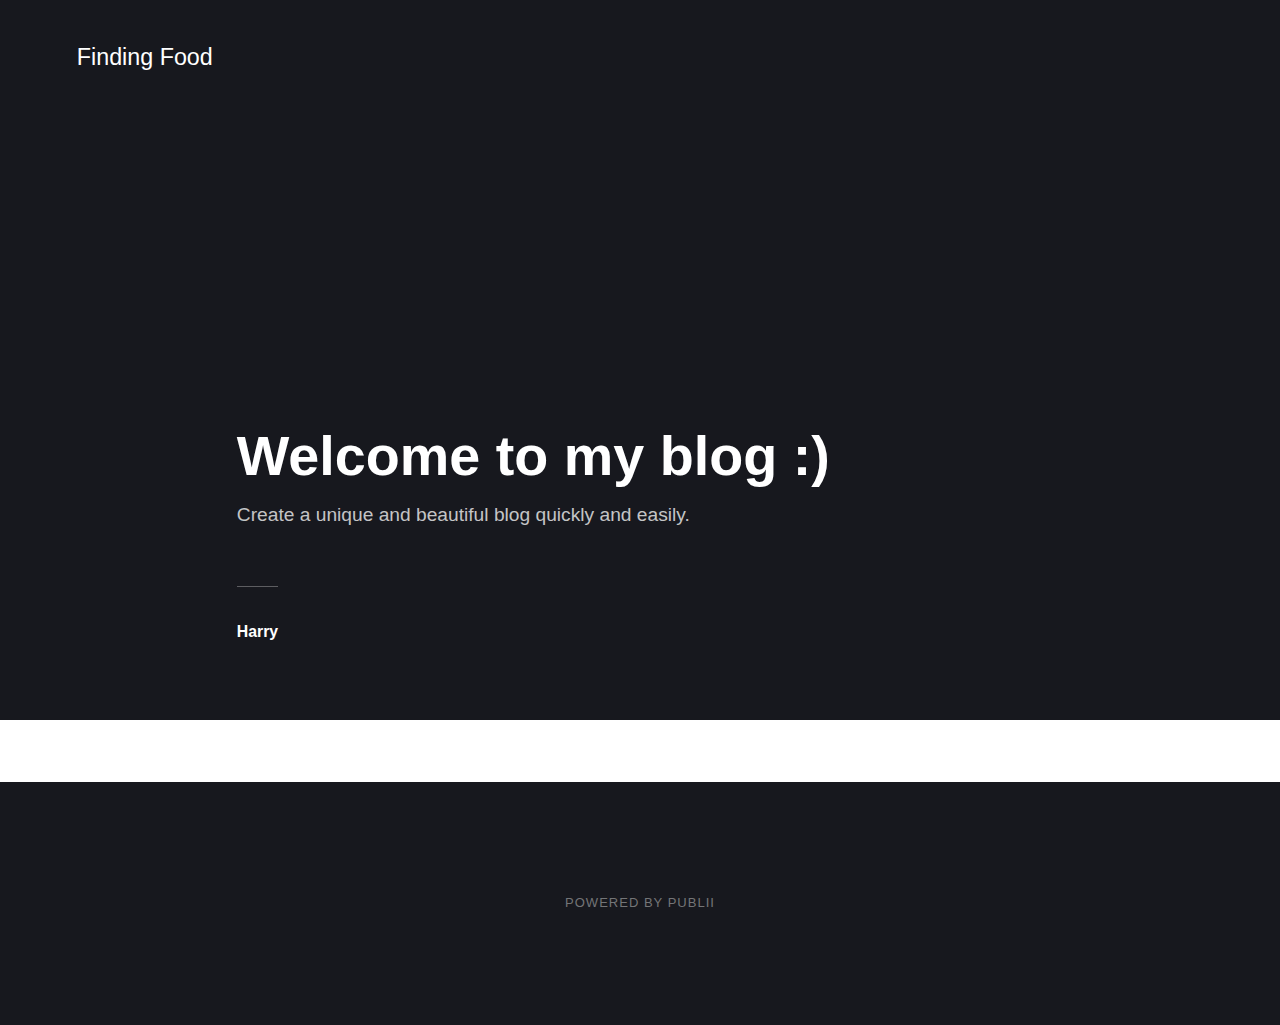
==== index.html @ a92ecd74 "Updated from Publii" ====
<!DOCTYPE html><html lang="en-gb"><head><meta charset="utf-8"><meta http-equiv="X-UA-Compatible" content="IE=edge"><meta name="viewport" content="width=device-width,initial-scale=1"><title>Finding Food</title><meta name="generator" content="Publii Open-Source CMS for Static Site"><link rel="canonical" href="https://SRWNG.github.io/FindingFood/"><link rel="alternate" type="application/atom+xml" href="https://SRWNG.github.io/FindingFood/feed.xml"><link rel="alternate" type="application/json" href="https://SRWNG.github.io/FindingFood/feed.json"><meta property="og:title" content="Finding Food"><meta property="og:site_name" content="Finding Food"><meta property="og:description" content=""><meta property="og:url" content="https://SRWNG.github.io/FindingFood/"><meta property="og:type" content="website"><link rel="stylesheet" href="https://SRWNG.github.io/FindingFood/assets/css/style.css?v=4552bcf67384bb346e427f6ab62513d8"><script type="application/ld+json">{"@context":"http://schema.org","@type":"Organization","name":"Finding Food","url":"https://SRWNG.github.io/FindingFood/"}</script><noscript><style>img[loading] {
                    opacity: 1;
                }</style></noscript></head><body><div class="site-container"><header class="top" id="js-header"><a class="logo" href="https://SRWNG.github.io/FindingFood/">Finding Food</a></header><main><div class="hero"><header class="hero__content"><div class="wrapper"><h1>Welcome to my blog :)</h1><p>Create a unique and beautiful blog quickly and easily.</p><div class="post__meta post__meta--author"><a href="https://SRWNG.github.io/FindingFood/authors/harry/" class="feed__author">Harry</a></div></div></header></div><div class="feed"></div></main><footer class="footer"><div class="footer__copyright">Powered by Publii</div><button onclick="backToTopFunction()" id="backToTop" class="footer__bttop" aria-label="Back to top" title="Back to top"><svg><use xlink:href="https://SRWNG.github.io/FindingFood/assets/svg/svg-map.svg#toparrow"/></svg></button></footer></div><script defer="defer" src="https://SRWNG.github.io/FindingFood/assets/js/scripts.min.js?v=f47c11534595205f20935f0db2a62a85"></script><script>window.publiiThemeMenuConfig={mobileMenuMode:'sidebar',animationSpeed:300,submenuWidth: 'auto',doubleClickTime:500,mobileMenuExpandableSubmenus:true,relatedContainerForOverlayMenuSelector:'.top'};</script><script>var images = document.querySelectorAll('img[loading]');
        for (var i = 0; i < images.length; i++) {
            if (images[i].complete) {
                images[i].classList.add('is-loaded');
            } else {
                images[i].addEventListener('load', function () {
                    this.classList.add('is-loaded');
                }, false);
            }
        }</script></body></html>
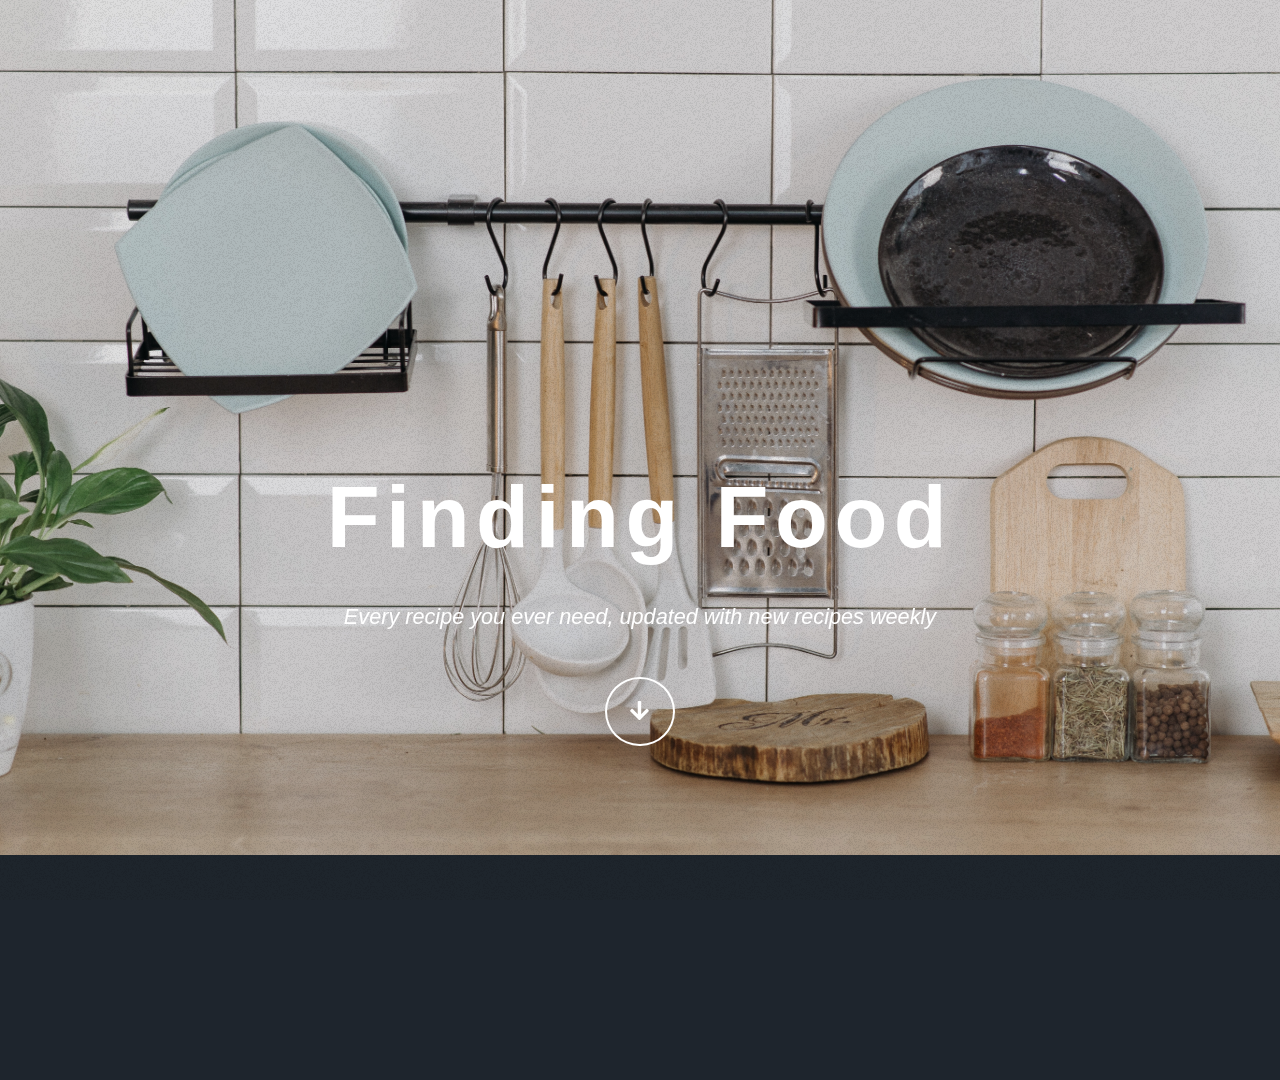
==== commit 0be54c41: "Updated from Publii" ====
--- a/index.html
+++ b/index.html
@@ -1,12 +1,5 @@
-<!DOCTYPE html><html lang="en-gb"><head><meta charset="utf-8"><meta http-equiv="X-UA-Compatible" content="IE=edge"><meta name="viewport" content="width=device-width,initial-scale=1"><title>Finding Food</title><meta name="generator" content="Publii Open-Source CMS for Static Site"><link rel="canonical" href="https://SRWNG.github.io/FindingFood/"><link rel="alternate" type="application/atom+xml" href="https://SRWNG.github.io/FindingFood/feed.xml"><link rel="alternate" type="application/json" href="https://SRWNG.github.io/FindingFood/feed.json"><meta property="og:title" content="Finding Food"><meta property="og:site_name" content="Finding Food"><meta property="og:description" content=""><meta property="og:url" content="https://SRWNG.github.io/FindingFood/"><meta property="og:type" content="website"><link rel="stylesheet" href="https://SRWNG.github.io/FindingFood/assets/css/style.css?v=4552bcf67384bb346e427f6ab62513d8"><script type="application/ld+json">{"@context":"http://schema.org","@type":"Organization","name":"Finding Food","url":"https://SRWNG.github.io/FindingFood/"}</script><noscript><style>img[loading] {
+<!DOCTYPE html><html lang="en-gb"><head><meta charset="utf-8"><meta http-equiv="X-UA-Compatible" content="IE=edge"><meta name="viewport" content="width=device-width,initial-scale=1,user-scalable=no"><title>Finding Food</title><meta name="generator" content="Publii Open-Source CMS for Static Site"><link rel="canonical" href="https://SRWNG.github.io/FindingFood/"><link rel="alternate" type="application/atom+xml" href="https://SRWNG.github.io/FindingFood/feed.xml"><link rel="alternate" type="application/json" href="https://SRWNG.github.io/FindingFood/feed.json"><meta property="og:title" content="Finding Food"><meta property="og:site_name" content="Finding Food"><meta property="og:description" content=""><meta property="og:url" content="https://SRWNG.github.io/FindingFood/"><meta property="og:type" content="website"><link rel="stylesheet" href="https://SRWNG.github.io/FindingFood/assets/css/fontawesome-all.min.css?v=dbf9d822cefe851ba6f66e1ad57e8987"><link rel="stylesheet" href="https://SRWNG.github.io/FindingFood/assets/css/style.css?v=9db814f878870306c75aeebfc0417e30"><noscript><link rel="stylesheet" href="https://SRWNG.github.io/FindingFood/assets/css/noscript.css?v=6228c7eee614cd200a2cad8333b439fa"></noscript><script type="application/ld+json">{"@context":"http://schema.org","@type":"Organization","name":"Finding Food","url":"https://SRWNG.github.io/FindingFood/"}</script><style>#wrapper > .bg {
+               background-image: url(https://SRWNG.github.io/FindingFood/assets/images/overlay.png), linear-gradient(0deg, rgba(0, 0, 0, 0.1), rgba(0, 0, 0, 0.1)), url(https://SRWNG.github.io/FindingFood/media/website/pexels-pavel-danilyuk-6996085.jpg);
+           }</style><noscript><style>img[loading] {
                     opacity: 1;
-                }</style></noscript></head><body><div class="site-container"><header class="top" id="js-header"><a class="logo" href="https://SRWNG.github.io/FindingFood/">Finding Food</a></header><main><div class="hero"><header class="hero__content"><div class="wrapper"><h1>Welcome to my blog :)</h1><p>Create a unique and beautiful blog quickly and easily.</p><div class="post__meta post__meta--author"><a href="https://SRWNG.github.io/FindingFood/authors/harry/" class="feed__author">Harry</a></div></div></header></div><div class="feed"></div></main><footer class="footer"><div class="footer__copyright">Powered by Publii</div><button onclick="backToTopFunction()" id="backToTop" class="footer__bttop" aria-label="Back to top" title="Back to top"><svg><use xlink:href="https://SRWNG.github.io/FindingFood/assets/svg/svg-map.svg#toparrow"/></svg></button></footer></div><script defer="defer" src="https://SRWNG.github.io/FindingFood/assets/js/scripts.min.js?v=f47c11534595205f20935f0db2a62a85"></script><script>window.publiiThemeMenuConfig={mobileMenuMode:'sidebar',animationSpeed:300,submenuWidth: 'auto',doubleClickTime:500,mobileMenuExpandableSubmenus:true,relatedContainerForOverlayMenuSelector:'.top'};</script><script>var images = document.querySelectorAll('img[loading]');
-        for (var i = 0; i < images.length; i++) {
-            if (images[i].complete) {
-                images[i].classList.add('is-loaded');
-            } else {
-                images[i].addEventListener('load', function () {
-                    this.classList.add('is-loaded');
-                }, false);
-            }
-        }</script></body></html>+                }</style></noscript></head><body class="is-preload"><div id="wrapper" class="fade-in"><div id="intro"><h1>Finding Food</h1><p>Every recipe you ever need, updated with new recipes weekly</p><ul class="actions"><li><a href="#header" class="button icon solid solo fa-arrow-down scrolly">Continue</a></li></ul></div><header id="header"><a class="logo" href="https://SRWNG.github.io/FindingFood/">Finding Food</a></header><main id="main"><section class="posts"></section></main><footer id="copyright"><p><br><br></p></footer></div><script src="https://SRWNG.github.io/FindingFood/assets/js/jquery.min.js?v=7c14a783dfeb3d238ccd3edd840d82ee"></script><script src="https://SRWNG.github.io/FindingFood/assets/js/jquery.scrollex.min.js?v=f89065e3d988006af9791b44561d7c90"></script><script src="https://SRWNG.github.io/FindingFood/assets/js/jquery.scrolly.min.js?v=1ed5a78bde1476875a40f6b9ff44fc14"></script><script src="https://SRWNG.github.io/FindingFood/assets/js/browser.min.js?v=c07298dd19048a8a69ad97e754dfe8d0"></script><script src="https://SRWNG.github.io/FindingFood/assets/js/breakpoints.min.js?v=81a479eb099e3b187613943b085923b8"></script><script src="https://SRWNG.github.io/FindingFood/assets/js/util.min.js?v=4201a626f8c9b614a663b3a1d7d82615"></script><script src="https://SRWNG.github.io/FindingFood/assets/js/main.min.js?v=56233c354bd814758be8bff42f7e13a5"></script><script>/*<![CDATA[*/var images=document.querySelectorAll("img[loading]");for(var i=0;i<images.length;i++){if(images[i].complete){images[i].classList.add("is-loaded")}else{images[i].addEventListener("load",function(){this.classList.add("is-loaded")},false)}};/*]]>*/</script></body></html>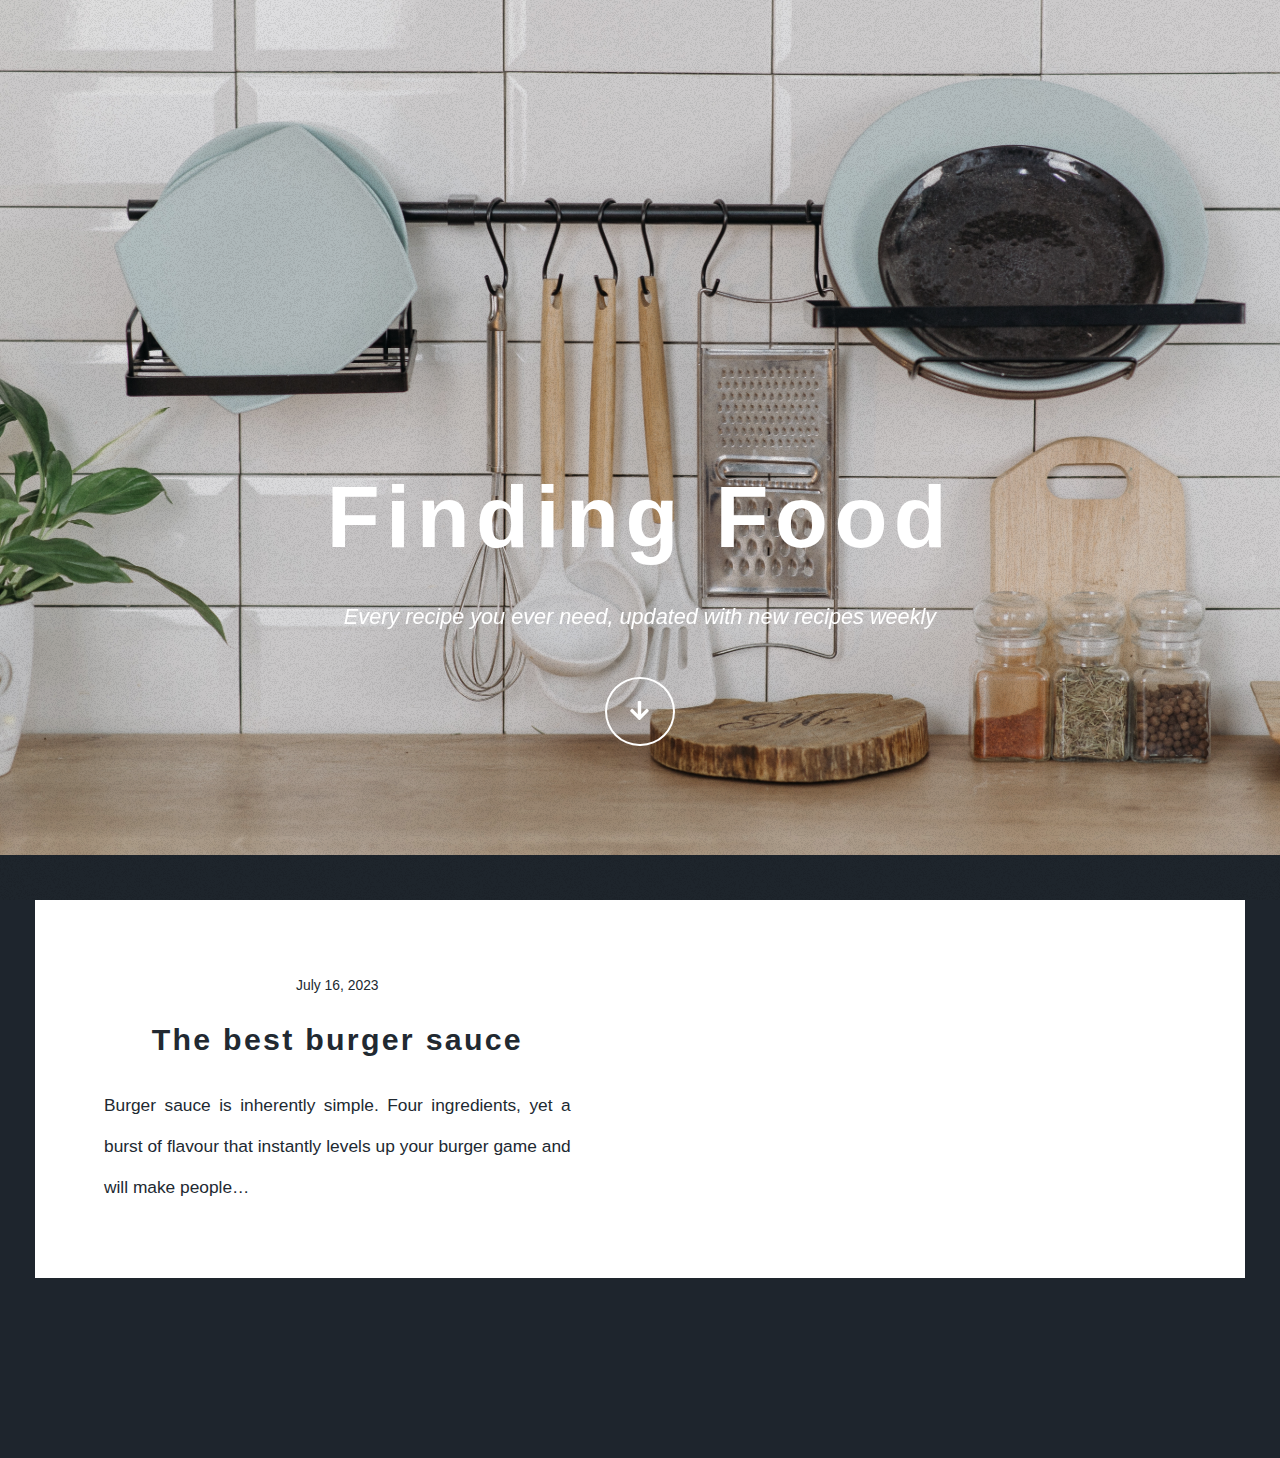
==== commit db02887a: "Updated from Publii" ====
--- a/index.html
+++ b/index.html
@@ -1,5 +1,5 @@
-<!DOCTYPE html><html lang="en-gb"><head><meta charset="utf-8"><meta http-equiv="X-UA-Compatible" content="IE=edge"><meta name="viewport" content="width=device-width,initial-scale=1,user-scalable=no"><title>Finding Food</title><meta name="generator" content="Publii Open-Source CMS for Static Site"><link rel="canonical" href="https://SRWNG.github.io/FindingFood/"><link rel="alternate" type="application/atom+xml" href="https://SRWNG.github.io/FindingFood/feed.xml"><link rel="alternate" type="application/json" href="https://SRWNG.github.io/FindingFood/feed.json"><meta property="og:title" content="Finding Food"><meta property="og:site_name" content="Finding Food"><meta property="og:description" content=""><meta property="og:url" content="https://SRWNG.github.io/FindingFood/"><meta property="og:type" content="website"><link rel="stylesheet" href="https://SRWNG.github.io/FindingFood/assets/css/fontawesome-all.min.css?v=dbf9d822cefe851ba6f66e1ad57e8987"><link rel="stylesheet" href="https://SRWNG.github.io/FindingFood/assets/css/style.css?v=9db814f878870306c75aeebfc0417e30"><noscript><link rel="stylesheet" href="https://SRWNG.github.io/FindingFood/assets/css/noscript.css?v=6228c7eee614cd200a2cad8333b439fa"></noscript><script type="application/ld+json">{"@context":"http://schema.org","@type":"Organization","name":"Finding Food","url":"https://SRWNG.github.io/FindingFood/"}</script><style>#wrapper > .bg {
+<!DOCTYPE html><html lang="en-gb"><head><meta charset="utf-8"><meta http-equiv="X-UA-Compatible" content="IE=edge"><meta name="viewport" content="width=device-width,initial-scale=1,user-scalable=no"><title>Finding Food</title><meta name="generator" content="Publii Open-Source CMS for Static Site"><link rel="canonical" href="https://SRWNG.github.io/FindingFood/"><link rel="alternate" type="application/atom+xml" href="https://SRWNG.github.io/FindingFood/feed.xml"><link rel="alternate" type="application/json" href="https://SRWNG.github.io/FindingFood/feed.json"><meta property="og:title" content="Finding Food"><meta property="og:site_name" content="Finding Food"><meta property="og:description" content=""><meta property="og:url" content="https://SRWNG.github.io/FindingFood/"><meta property="og:type" content="website"><link rel="shortcut icon" href="https://SRWNG.github.io/FindingFood/media/website/_4f71fa63-3979-43e9-849c-ce14e0861822-2.png" type="image/png"><link rel="stylesheet" href="https://SRWNG.github.io/FindingFood/assets/css/fontawesome-all.min.css?v=dbf9d822cefe851ba6f66e1ad57e8987"><link rel="stylesheet" href="https://SRWNG.github.io/FindingFood/assets/css/style.css?v=9db814f878870306c75aeebfc0417e30"><noscript><link rel="stylesheet" href="https://SRWNG.github.io/FindingFood/assets/css/noscript.css?v=6228c7eee614cd200a2cad8333b439fa"></noscript><script type="application/ld+json">{"@context":"http://schema.org","@type":"Organization","name":"Finding Food","url":"https://SRWNG.github.io/FindingFood/"}</script><style>#wrapper > .bg {
                background-image: url(https://SRWNG.github.io/FindingFood/assets/images/overlay.png), linear-gradient(0deg, rgba(0, 0, 0, 0.1), rgba(0, 0, 0, 0.1)), url(https://SRWNG.github.io/FindingFood/media/website/pexels-pavel-danilyuk-6996085.jpg);
            }</style><noscript><style>img[loading] {
                     opacity: 1;
-                }</style></noscript></head><body class="is-preload"><div id="wrapper" class="fade-in"><div id="intro"><h1>Finding Food</h1><p>Every recipe you ever need, updated with new recipes weekly</p><ul class="actions"><li><a href="#header" class="button icon solid solo fa-arrow-down scrolly">Continue</a></li></ul></div><header id="header"><a class="logo" href="https://SRWNG.github.io/FindingFood/">Finding Food</a></header><main id="main"><section class="posts"></section></main><footer id="copyright"><p><br><br></p></footer></div><script src="https://SRWNG.github.io/FindingFood/assets/js/jquery.min.js?v=7c14a783dfeb3d238ccd3edd840d82ee"></script><script src="https://SRWNG.github.io/FindingFood/assets/js/jquery.scrollex.min.js?v=f89065e3d988006af9791b44561d7c90"></script><script src="https://SRWNG.github.io/FindingFood/assets/js/jquery.scrolly.min.js?v=1ed5a78bde1476875a40f6b9ff44fc14"></script><script src="https://SRWNG.github.io/FindingFood/assets/js/browser.min.js?v=c07298dd19048a8a69ad97e754dfe8d0"></script><script src="https://SRWNG.github.io/FindingFood/assets/js/breakpoints.min.js?v=81a479eb099e3b187613943b085923b8"></script><script src="https://SRWNG.github.io/FindingFood/assets/js/util.min.js?v=4201a626f8c9b614a663b3a1d7d82615"></script><script src="https://SRWNG.github.io/FindingFood/assets/js/main.min.js?v=56233c354bd814758be8bff42f7e13a5"></script><script>/*<![CDATA[*/var images=document.querySelectorAll("img[loading]");for(var i=0;i<images.length;i++){if(images[i].complete){images[i].classList.add("is-loaded")}else{images[i].addEventListener("load",function(){this.classList.add("is-loaded")},false)}};/*]]>*/</script></body></html>+                }</style></noscript></head><body class="is-preload"><div id="wrapper" class="fade-in"><div id="intro"><h1>Finding Food</h1><p>Every recipe you ever need, updated with new recipes weekly</p><ul class="actions"><li><a href="#header" class="button icon solid solo fa-arrow-down scrolly">Continue</a></li></ul></div><header id="header"><a class="logo" href="https://SRWNG.github.io/FindingFood/">Finding Food</a></header><main id="main"><section class="posts"><article><header><time datetime="2023-07-16T20:53" class="date">July 16, 2023</time><h2><a href="https://SRWNG.github.io/FindingFood/the-best-burger-sauce.html">The best burger sauce</a></h2></header><p>Burger sauce is inherently simple. Four ingredients, yet a burst of flavour that instantly levels up your burger game and will make people&hellip;</p></article></section></main><footer id="copyright"><p><br><br></p></footer></div><script src="https://SRWNG.github.io/FindingFood/assets/js/jquery.min.js?v=7c14a783dfeb3d238ccd3edd840d82ee"></script><script src="https://SRWNG.github.io/FindingFood/assets/js/jquery.scrollex.min.js?v=f89065e3d988006af9791b44561d7c90"></script><script src="https://SRWNG.github.io/FindingFood/assets/js/jquery.scrolly.min.js?v=1ed5a78bde1476875a40f6b9ff44fc14"></script><script src="https://SRWNG.github.io/FindingFood/assets/js/browser.min.js?v=c07298dd19048a8a69ad97e754dfe8d0"></script><script src="https://SRWNG.github.io/FindingFood/assets/js/breakpoints.min.js?v=81a479eb099e3b187613943b085923b8"></script><script src="https://SRWNG.github.io/FindingFood/assets/js/util.min.js?v=4201a626f8c9b614a663b3a1d7d82615"></script><script src="https://SRWNG.github.io/FindingFood/assets/js/main.min.js?v=56233c354bd814758be8bff42f7e13a5"></script><script>/*<![CDATA[*/var images=document.querySelectorAll("img[loading]");for(var i=0;i<images.length;i++){if(images[i].complete){images[i].classList.add("is-loaded")}else{images[i].addEventListener("load",function(){this.classList.add("is-loaded")},false)}};/*]]>*/</script></body></html>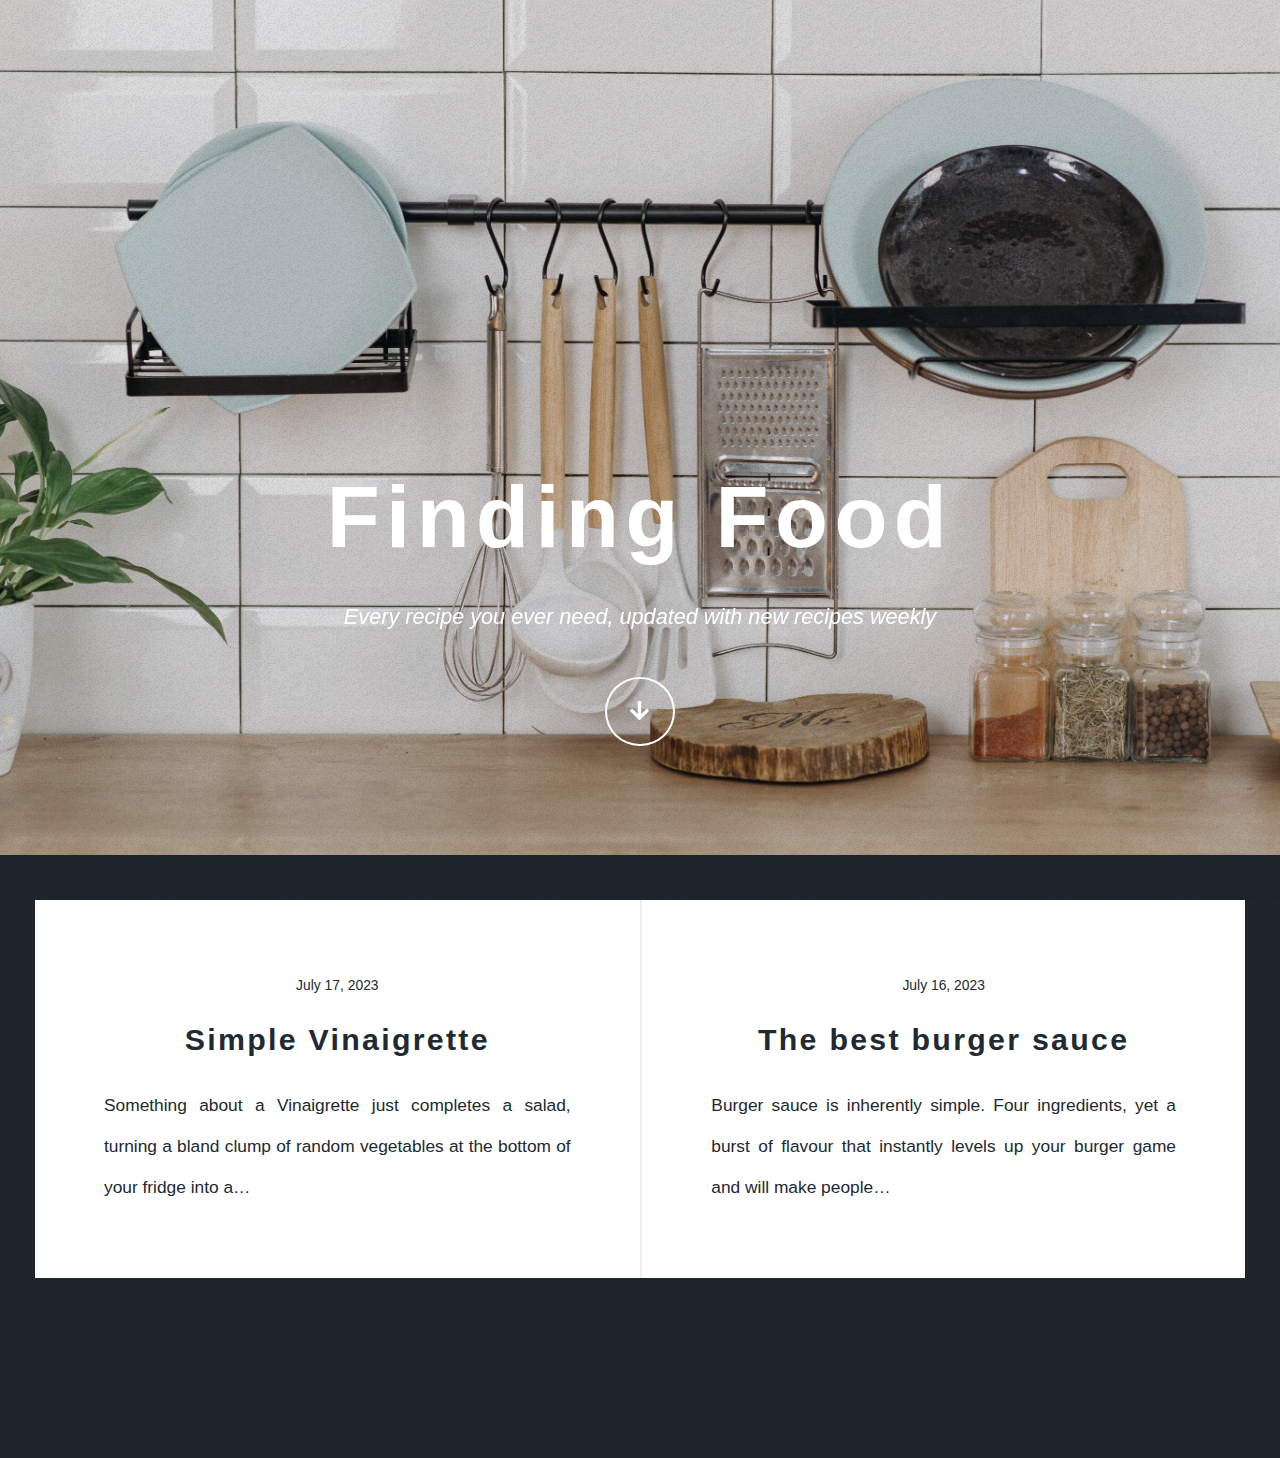
==== commit 68a81e75: "Updated from Publii" ====
--- a/index.html
+++ b/index.html
@@ -2,4 +2,4 @@
                background-image: url(https://SRWNG.github.io/FindingFood/assets/images/overlay.png), linear-gradient(0deg, rgba(0, 0, 0, 0.1), rgba(0, 0, 0, 0.1)), url(https://SRWNG.github.io/FindingFood/media/website/pexels-pavel-danilyuk-6996085.jpg);
            }</style><noscript><style>img[loading] {
                     opacity: 1;
-                }</style></noscript></head><body class="is-preload"><div id="wrapper" class="fade-in"><div id="intro"><h1>Finding Food</h1><p>Every recipe you ever need, updated with new recipes weekly</p><ul class="actions"><li><a href="#header" class="button icon solid solo fa-arrow-down scrolly">Continue</a></li></ul></div><header id="header"><a class="logo" href="https://SRWNG.github.io/FindingFood/">Finding Food</a></header><main id="main"><section class="posts"><article><header><time datetime="2023-07-16T20:53" class="date">July 16, 2023</time><h2><a href="https://SRWNG.github.io/FindingFood/the-best-burger-sauce.html">The best burger sauce</a></h2></header><p>Burger sauce is inherently simple. Four ingredients, yet a burst of flavour that instantly levels up your burger game and will make people&hellip;</p></article></section></main><footer id="copyright"><p><br><br></p></footer></div><script src="https://SRWNG.github.io/FindingFood/assets/js/jquery.min.js?v=7c14a783dfeb3d238ccd3edd840d82ee"></script><script src="https://SRWNG.github.io/FindingFood/assets/js/jquery.scrollex.min.js?v=f89065e3d988006af9791b44561d7c90"></script><script src="https://SRWNG.github.io/FindingFood/assets/js/jquery.scrolly.min.js?v=1ed5a78bde1476875a40f6b9ff44fc14"></script><script src="https://SRWNG.github.io/FindingFood/assets/js/browser.min.js?v=c07298dd19048a8a69ad97e754dfe8d0"></script><script src="https://SRWNG.github.io/FindingFood/assets/js/breakpoints.min.js?v=81a479eb099e3b187613943b085923b8"></script><script src="https://SRWNG.github.io/FindingFood/assets/js/util.min.js?v=4201a626f8c9b614a663b3a1d7d82615"></script><script src="https://SRWNG.github.io/FindingFood/assets/js/main.min.js?v=56233c354bd814758be8bff42f7e13a5"></script><script>/*<![CDATA[*/var images=document.querySelectorAll("img[loading]");for(var i=0;i<images.length;i++){if(images[i].complete){images[i].classList.add("is-loaded")}else{images[i].addEventListener("load",function(){this.classList.add("is-loaded")},false)}};/*]]>*/</script></body></html>+                }</style></noscript></head><body class="is-preload"><div id="wrapper" class="fade-in"><div id="intro"><h1>Finding Food</h1><p>Every recipe you ever need, updated with new recipes weekly</p><ul class="actions"><li><a href="#header" class="button icon solid solo fa-arrow-down scrolly">Continue</a></li></ul></div><header id="header"><a class="logo" href="https://SRWNG.github.io/FindingFood/">Finding Food</a></header><main id="main"><section class="posts"><article><header><time datetime="2023-07-17T07:35" class="date">July 17, 2023</time><h2><a href="https://SRWNG.github.io/FindingFood/simple-vinaigrette.html">Simple Vinaigrette</a></h2></header><p>Something about a Vinaigrette just completes a salad, turning a bland clump of random vegetables at the bottom of your fridge into a&hellip;</p></article><article><header><time datetime="2023-07-16T20:53" class="date">July 16, 2023</time><h2><a href="https://SRWNG.github.io/FindingFood/the-best-burger-sauce.html">The best burger sauce</a></h2></header><p>Burger sauce is inherently simple. Four ingredients, yet a burst of flavour that instantly levels up your burger game and will make people&hellip;</p></article></section></main><footer id="copyright"><p><br><br></p></footer></div><script src="https://SRWNG.github.io/FindingFood/assets/js/jquery.min.js?v=7c14a783dfeb3d238ccd3edd840d82ee"></script><script src="https://SRWNG.github.io/FindingFood/assets/js/jquery.scrollex.min.js?v=f89065e3d988006af9791b44561d7c90"></script><script src="https://SRWNG.github.io/FindingFood/assets/js/jquery.scrolly.min.js?v=1ed5a78bde1476875a40f6b9ff44fc14"></script><script src="https://SRWNG.github.io/FindingFood/assets/js/browser.min.js?v=c07298dd19048a8a69ad97e754dfe8d0"></script><script src="https://SRWNG.github.io/FindingFood/assets/js/breakpoints.min.js?v=81a479eb099e3b187613943b085923b8"></script><script src="https://SRWNG.github.io/FindingFood/assets/js/util.min.js?v=4201a626f8c9b614a663b3a1d7d82615"></script><script src="https://SRWNG.github.io/FindingFood/assets/js/main.min.js?v=56233c354bd814758be8bff42f7e13a5"></script><script>/*<![CDATA[*/var images=document.querySelectorAll("img[loading]");for(var i=0;i<images.length;i++){if(images[i].complete){images[i].classList.add("is-loaded")}else{images[i].addEventListener("load",function(){this.classList.add("is-loaded")},false)}};/*]]>*/</script></body></html>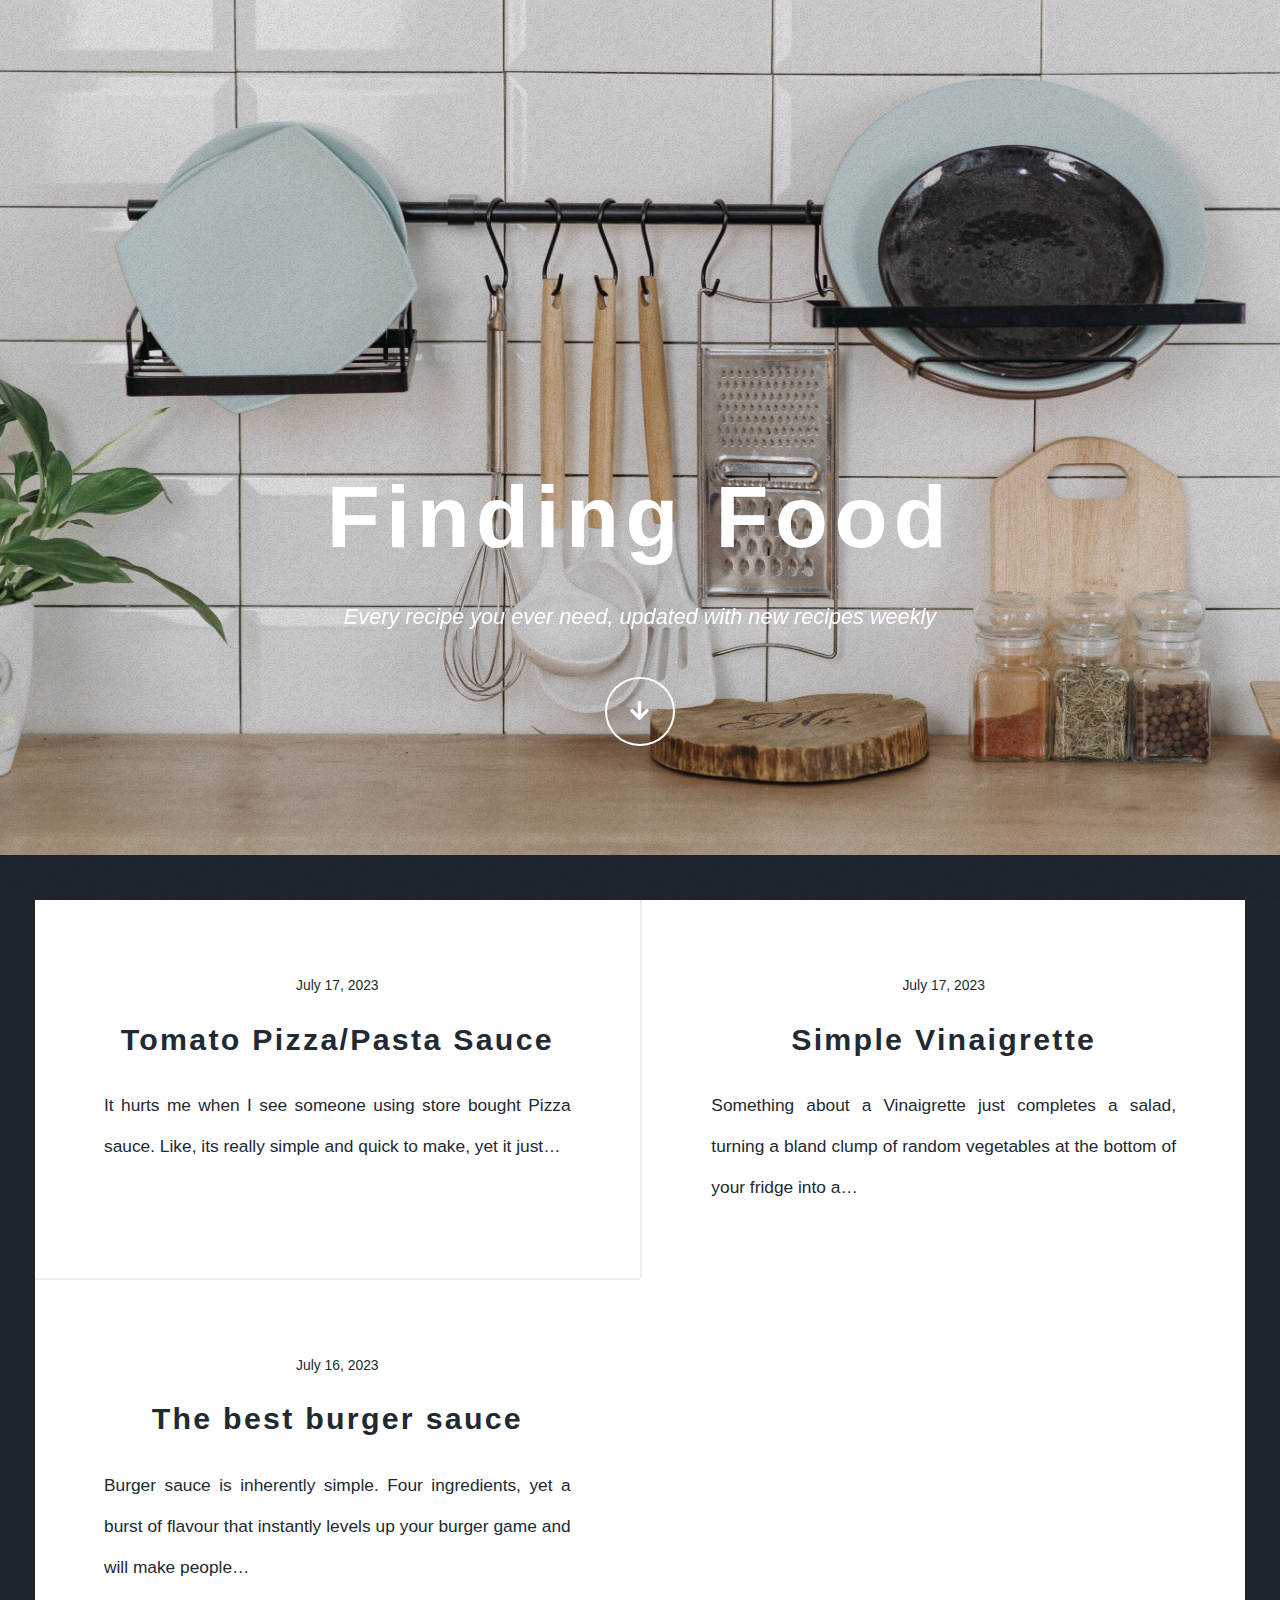
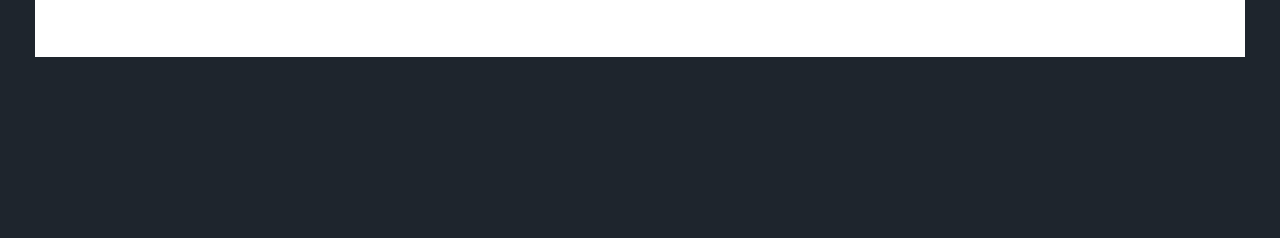
==== commit d31ce089: "Updated from Publii" ====
--- a/index.html
+++ b/index.html
@@ -2,4 +2,4 @@
                background-image: url(https://SRWNG.github.io/FindingFood/assets/images/overlay.png), linear-gradient(0deg, rgba(0, 0, 0, 0.1), rgba(0, 0, 0, 0.1)), url(https://SRWNG.github.io/FindingFood/media/website/pexels-pavel-danilyuk-6996085.jpg);
            }</style><noscript><style>img[loading] {
                     opacity: 1;
-                }</style></noscript></head><body class="is-preload"><div id="wrapper" class="fade-in"><div id="intro"><h1>Finding Food</h1><p>Every recipe you ever need, updated with new recipes weekly</p><ul class="actions"><li><a href="#header" class="button icon solid solo fa-arrow-down scrolly">Continue</a></li></ul></div><header id="header"><a class="logo" href="https://SRWNG.github.io/FindingFood/">Finding Food</a></header><main id="main"><section class="posts"><article><header><time datetime="2023-07-17T07:35" class="date">July 17, 2023</time><h2><a href="https://SRWNG.github.io/FindingFood/simple-vinaigrette.html">Simple Vinaigrette</a></h2></header><p>Something about a Vinaigrette just completes a salad, turning a bland clump of random vegetables at the bottom of your fridge into a&hellip;</p></article><article><header><time datetime="2023-07-16T20:53" class="date">July 16, 2023</time><h2><a href="https://SRWNG.github.io/FindingFood/the-best-burger-sauce.html">The best burger sauce</a></h2></header><p>Burger sauce is inherently simple. Four ingredients, yet a burst of flavour that instantly levels up your burger game and will make people&hellip;</p></article></section></main><footer id="copyright"><p><br><br></p></footer></div><script src="https://SRWNG.github.io/FindingFood/assets/js/jquery.min.js?v=7c14a783dfeb3d238ccd3edd840d82ee"></script><script src="https://SRWNG.github.io/FindingFood/assets/js/jquery.scrollex.min.js?v=f89065e3d988006af9791b44561d7c90"></script><script src="https://SRWNG.github.io/FindingFood/assets/js/jquery.scrolly.min.js?v=1ed5a78bde1476875a40f6b9ff44fc14"></script><script src="https://SRWNG.github.io/FindingFood/assets/js/browser.min.js?v=c07298dd19048a8a69ad97e754dfe8d0"></script><script src="https://SRWNG.github.io/FindingFood/assets/js/breakpoints.min.js?v=81a479eb099e3b187613943b085923b8"></script><script src="https://SRWNG.github.io/FindingFood/assets/js/util.min.js?v=4201a626f8c9b614a663b3a1d7d82615"></script><script src="https://SRWNG.github.io/FindingFood/assets/js/main.min.js?v=56233c354bd814758be8bff42f7e13a5"></script><script>/*<![CDATA[*/var images=document.querySelectorAll("img[loading]");for(var i=0;i<images.length;i++){if(images[i].complete){images[i].classList.add("is-loaded")}else{images[i].addEventListener("load",function(){this.classList.add("is-loaded")},false)}};/*]]>*/</script></body></html>+                }</style></noscript></head><body class="is-preload"><div id="wrapper" class="fade-in"><div id="intro"><h1>Finding Food</h1><p>Every recipe you ever need, updated with new recipes weekly</p><ul class="actions"><li><a href="#header" class="button icon solid solo fa-arrow-down scrolly">Continue</a></li></ul></div><header id="header"><a class="logo" href="https://SRWNG.github.io/FindingFood/">Finding Food</a></header><main id="main"><section class="posts"><article><header><time datetime="2023-07-17T17:39" class="date">July 17, 2023</time><h2><a href="https://SRWNG.github.io/FindingFood/tomato-pizzapasta-sauce.html">Tomato Pizza/Pasta Sauce</a></h2></header><p>It hurts me when I see someone using store bought Pizza sauce. Like, its really simple and quick to make, yet it just&hellip;</p></article><article><header><time datetime="2023-07-17T07:35" class="date">July 17, 2023</time><h2><a href="https://SRWNG.github.io/FindingFood/simple-vinaigrette.html">Simple Vinaigrette</a></h2></header><p>Something about a Vinaigrette just completes a salad, turning a bland clump of random vegetables at the bottom of your fridge into a&hellip;</p></article><article><header><time datetime="2023-07-16T20:53" class="date">July 16, 2023</time><h2><a href="https://SRWNG.github.io/FindingFood/the-best-burger-sauce.html">The best burger sauce</a></h2></header><p>Burger sauce is inherently simple. Four ingredients, yet a burst of flavour that instantly levels up your burger game and will make people&hellip;</p></article></section></main><footer id="copyright"><p><br><br></p></footer></div><script src="https://SRWNG.github.io/FindingFood/assets/js/jquery.min.js?v=7c14a783dfeb3d238ccd3edd840d82ee"></script><script src="https://SRWNG.github.io/FindingFood/assets/js/jquery.scrollex.min.js?v=f89065e3d988006af9791b44561d7c90"></script><script src="https://SRWNG.github.io/FindingFood/assets/js/jquery.scrolly.min.js?v=1ed5a78bde1476875a40f6b9ff44fc14"></script><script src="https://SRWNG.github.io/FindingFood/assets/js/browser.min.js?v=c07298dd19048a8a69ad97e754dfe8d0"></script><script src="https://SRWNG.github.io/FindingFood/assets/js/breakpoints.min.js?v=81a479eb099e3b187613943b085923b8"></script><script src="https://SRWNG.github.io/FindingFood/assets/js/util.min.js?v=4201a626f8c9b614a663b3a1d7d82615"></script><script src="https://SRWNG.github.io/FindingFood/assets/js/main.min.js?v=56233c354bd814758be8bff42f7e13a5"></script><script>/*<![CDATA[*/var images=document.querySelectorAll("img[loading]");for(var i=0;i<images.length;i++){if(images[i].complete){images[i].classList.add("is-loaded")}else{images[i].addEventListener("load",function(){this.classList.add("is-loaded")},false)}};/*]]>*/</script></body></html>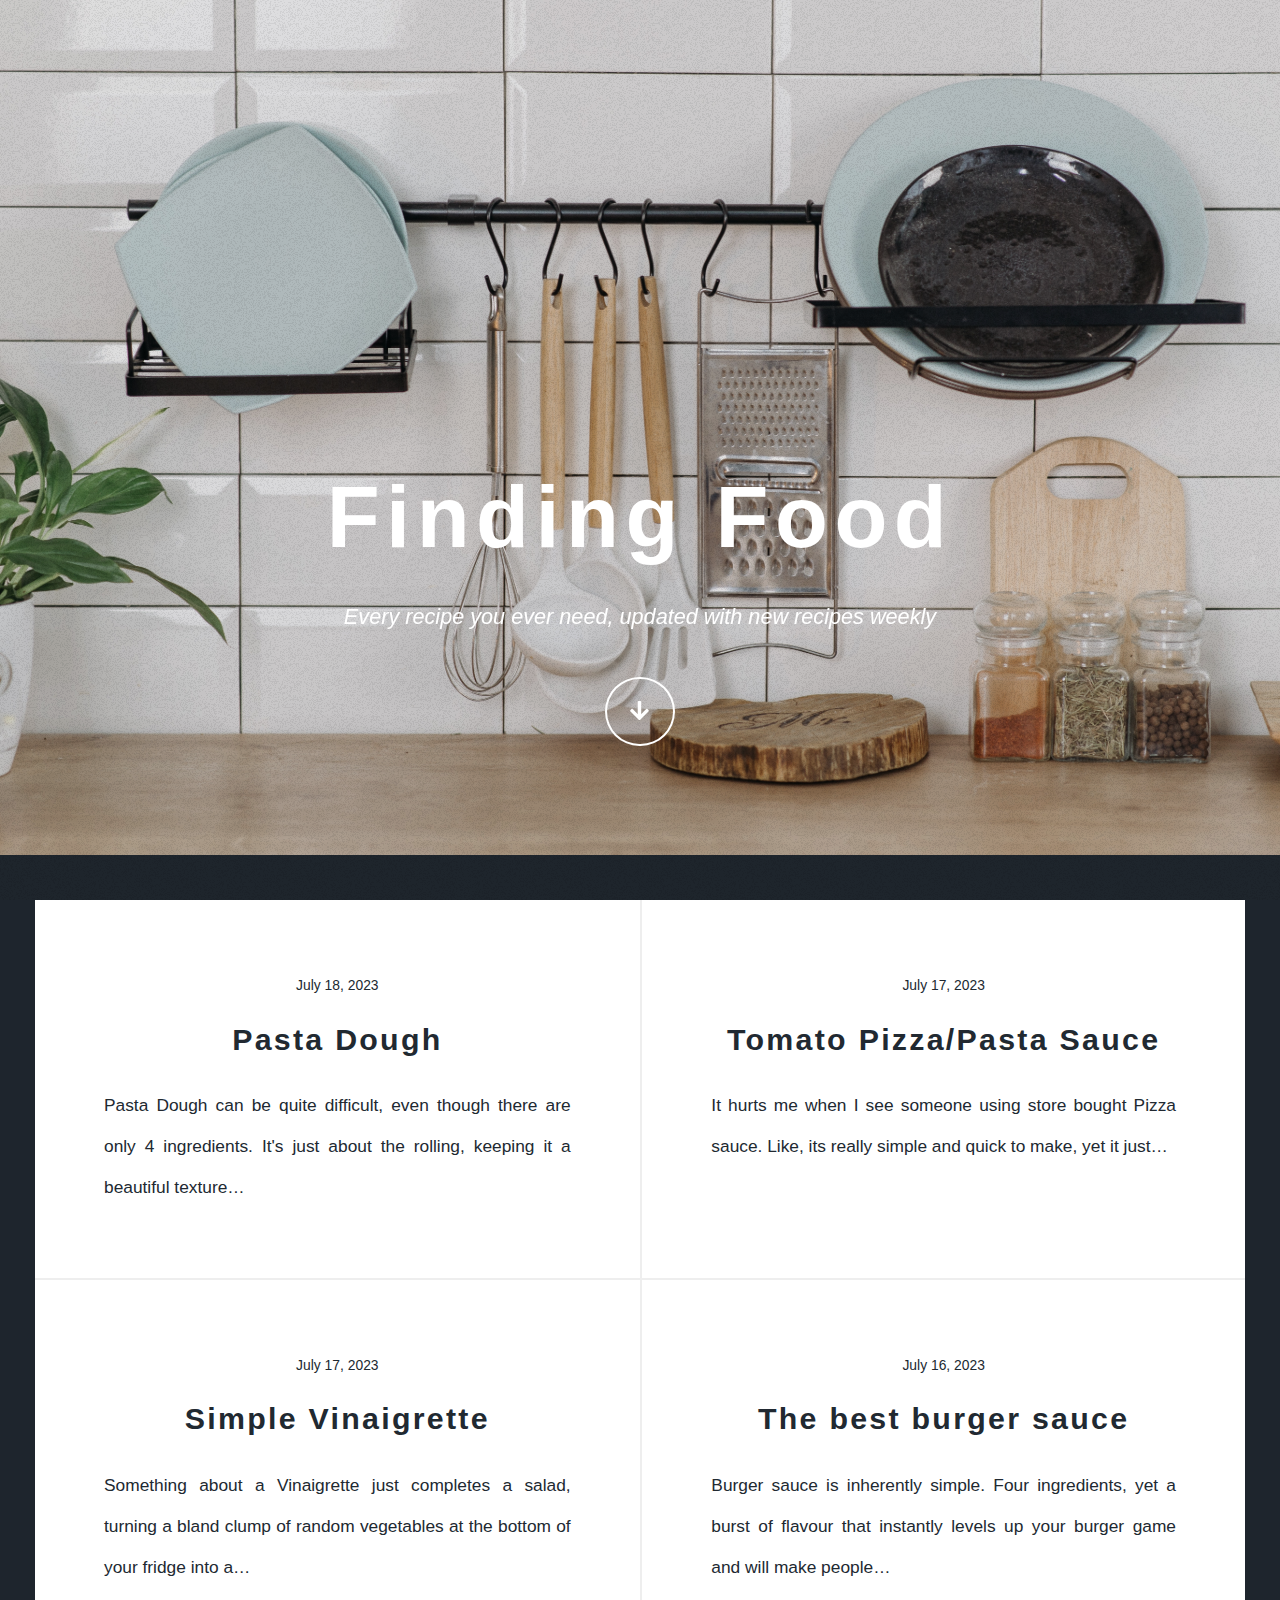
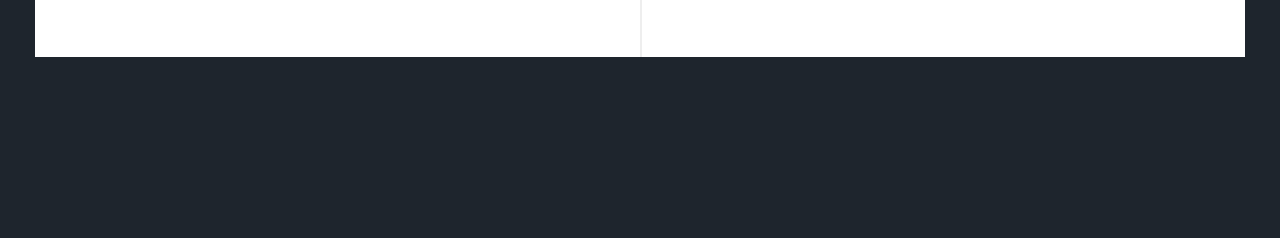
==== commit 082e9395: "Updated from Publii" ====
--- a/index.html
+++ b/index.html
@@ -2,4 +2,4 @@
                background-image: url(https://SRWNG.github.io/FindingFood/assets/images/overlay.png), linear-gradient(0deg, rgba(0, 0, 0, 0.1), rgba(0, 0, 0, 0.1)), url(https://SRWNG.github.io/FindingFood/media/website/pexels-pavel-danilyuk-6996085.jpg);
            }</style><noscript><style>img[loading] {
                     opacity: 1;
-                }</style></noscript></head><body class="is-preload"><div id="wrapper" class="fade-in"><div id="intro"><h1>Finding Food</h1><p>Every recipe you ever need, updated with new recipes weekly</p><ul class="actions"><li><a href="#header" class="button icon solid solo fa-arrow-down scrolly">Continue</a></li></ul></div><header id="header"><a class="logo" href="https://SRWNG.github.io/FindingFood/">Finding Food</a></header><main id="main"><section class="posts"><article><header><time datetime="2023-07-17T17:39" class="date">July 17, 2023</time><h2><a href="https://SRWNG.github.io/FindingFood/tomato-pizzapasta-sauce.html">Tomato Pizza/Pasta Sauce</a></h2></header><p>It hurts me when I see someone using store bought Pizza sauce. Like, its really simple and quick to make, yet it just&hellip;</p></article><article><header><time datetime="2023-07-17T07:35" class="date">July 17, 2023</time><h2><a href="https://SRWNG.github.io/FindingFood/simple-vinaigrette.html">Simple Vinaigrette</a></h2></header><p>Something about a Vinaigrette just completes a salad, turning a bland clump of random vegetables at the bottom of your fridge into a&hellip;</p></article><article><header><time datetime="2023-07-16T20:53" class="date">July 16, 2023</time><h2><a href="https://SRWNG.github.io/FindingFood/the-best-burger-sauce.html">The best burger sauce</a></h2></header><p>Burger sauce is inherently simple. Four ingredients, yet a burst of flavour that instantly levels up your burger game and will make people&hellip;</p></article></section></main><footer id="copyright"><p><br><br></p></footer></div><script src="https://SRWNG.github.io/FindingFood/assets/js/jquery.min.js?v=7c14a783dfeb3d238ccd3edd840d82ee"></script><script src="https://SRWNG.github.io/FindingFood/assets/js/jquery.scrollex.min.js?v=f89065e3d988006af9791b44561d7c90"></script><script src="https://SRWNG.github.io/FindingFood/assets/js/jquery.scrolly.min.js?v=1ed5a78bde1476875a40f6b9ff44fc14"></script><script src="https://SRWNG.github.io/FindingFood/assets/js/browser.min.js?v=c07298dd19048a8a69ad97e754dfe8d0"></script><script src="https://SRWNG.github.io/FindingFood/assets/js/breakpoints.min.js?v=81a479eb099e3b187613943b085923b8"></script><script src="https://SRWNG.github.io/FindingFood/assets/js/util.min.js?v=4201a626f8c9b614a663b3a1d7d82615"></script><script src="https://SRWNG.github.io/FindingFood/assets/js/main.min.js?v=56233c354bd814758be8bff42f7e13a5"></script><script>/*<![CDATA[*/var images=document.querySelectorAll("img[loading]");for(var i=0;i<images.length;i++){if(images[i].complete){images[i].classList.add("is-loaded")}else{images[i].addEventListener("load",function(){this.classList.add("is-loaded")},false)}};/*]]>*/</script></body></html>+                }</style></noscript></head><body class="is-preload"><div id="wrapper" class="fade-in"><div id="intro"><h1>Finding Food</h1><p>Every recipe you ever need, updated with new recipes weekly</p><ul class="actions"><li><a href="#header" class="button icon solid solo fa-arrow-down scrolly">Continue</a></li></ul></div><header id="header"><a class="logo" href="https://SRWNG.github.io/FindingFood/">Finding Food</a></header><main id="main"><section class="posts"><article><header><time datetime="2023-07-18T20:31" class="date">July 18, 2023</time><h2><a href="https://SRWNG.github.io/FindingFood/pasta-dough.html">Pasta Dough</a></h2></header><p>Pasta Dough can be quite difficult, even though there are only 4 ingredients. It's just about the rolling, keeping it a beautiful texture&hellip;</p></article><article><header><time datetime="2023-07-17T17:39" class="date">July 17, 2023</time><h2><a href="https://SRWNG.github.io/FindingFood/tomato-pizzapasta-sauce.html">Tomato Pizza/Pasta Sauce</a></h2></header><p>It hurts me when I see someone using store bought Pizza sauce. Like, its really simple and quick to make, yet it just&hellip;</p></article><article><header><time datetime="2023-07-17T07:35" class="date">July 17, 2023</time><h2><a href="https://SRWNG.github.io/FindingFood/simple-vinaigrette.html">Simple Vinaigrette</a></h2></header><p>Something about a Vinaigrette just completes a salad, turning a bland clump of random vegetables at the bottom of your fridge into a&hellip;</p></article><article><header><time datetime="2023-07-16T20:53" class="date">July 16, 2023</time><h2><a href="https://SRWNG.github.io/FindingFood/the-best-burger-sauce.html">The best burger sauce</a></h2></header><p>Burger sauce is inherently simple. Four ingredients, yet a burst of flavour that instantly levels up your burger game and will make people&hellip;</p></article></section></main><footer id="copyright"><p><br><br></p></footer></div><script src="https://SRWNG.github.io/FindingFood/assets/js/jquery.min.js?v=7c14a783dfeb3d238ccd3edd840d82ee"></script><script src="https://SRWNG.github.io/FindingFood/assets/js/jquery.scrollex.min.js?v=f89065e3d988006af9791b44561d7c90"></script><script src="https://SRWNG.github.io/FindingFood/assets/js/jquery.scrolly.min.js?v=1ed5a78bde1476875a40f6b9ff44fc14"></script><script src="https://SRWNG.github.io/FindingFood/assets/js/browser.min.js?v=c07298dd19048a8a69ad97e754dfe8d0"></script><script src="https://SRWNG.github.io/FindingFood/assets/js/breakpoints.min.js?v=81a479eb099e3b187613943b085923b8"></script><script src="https://SRWNG.github.io/FindingFood/assets/js/util.min.js?v=4201a626f8c9b614a663b3a1d7d82615"></script><script src="https://SRWNG.github.io/FindingFood/assets/js/main.min.js?v=56233c354bd814758be8bff42f7e13a5"></script><script>/*<![CDATA[*/var images=document.querySelectorAll("img[loading]");for(var i=0;i<images.length;i++){if(images[i].complete){images[i].classList.add("is-loaded")}else{images[i].addEventListener("load",function(){this.classList.add("is-loaded")},false)}};/*]]>*/</script></body></html>